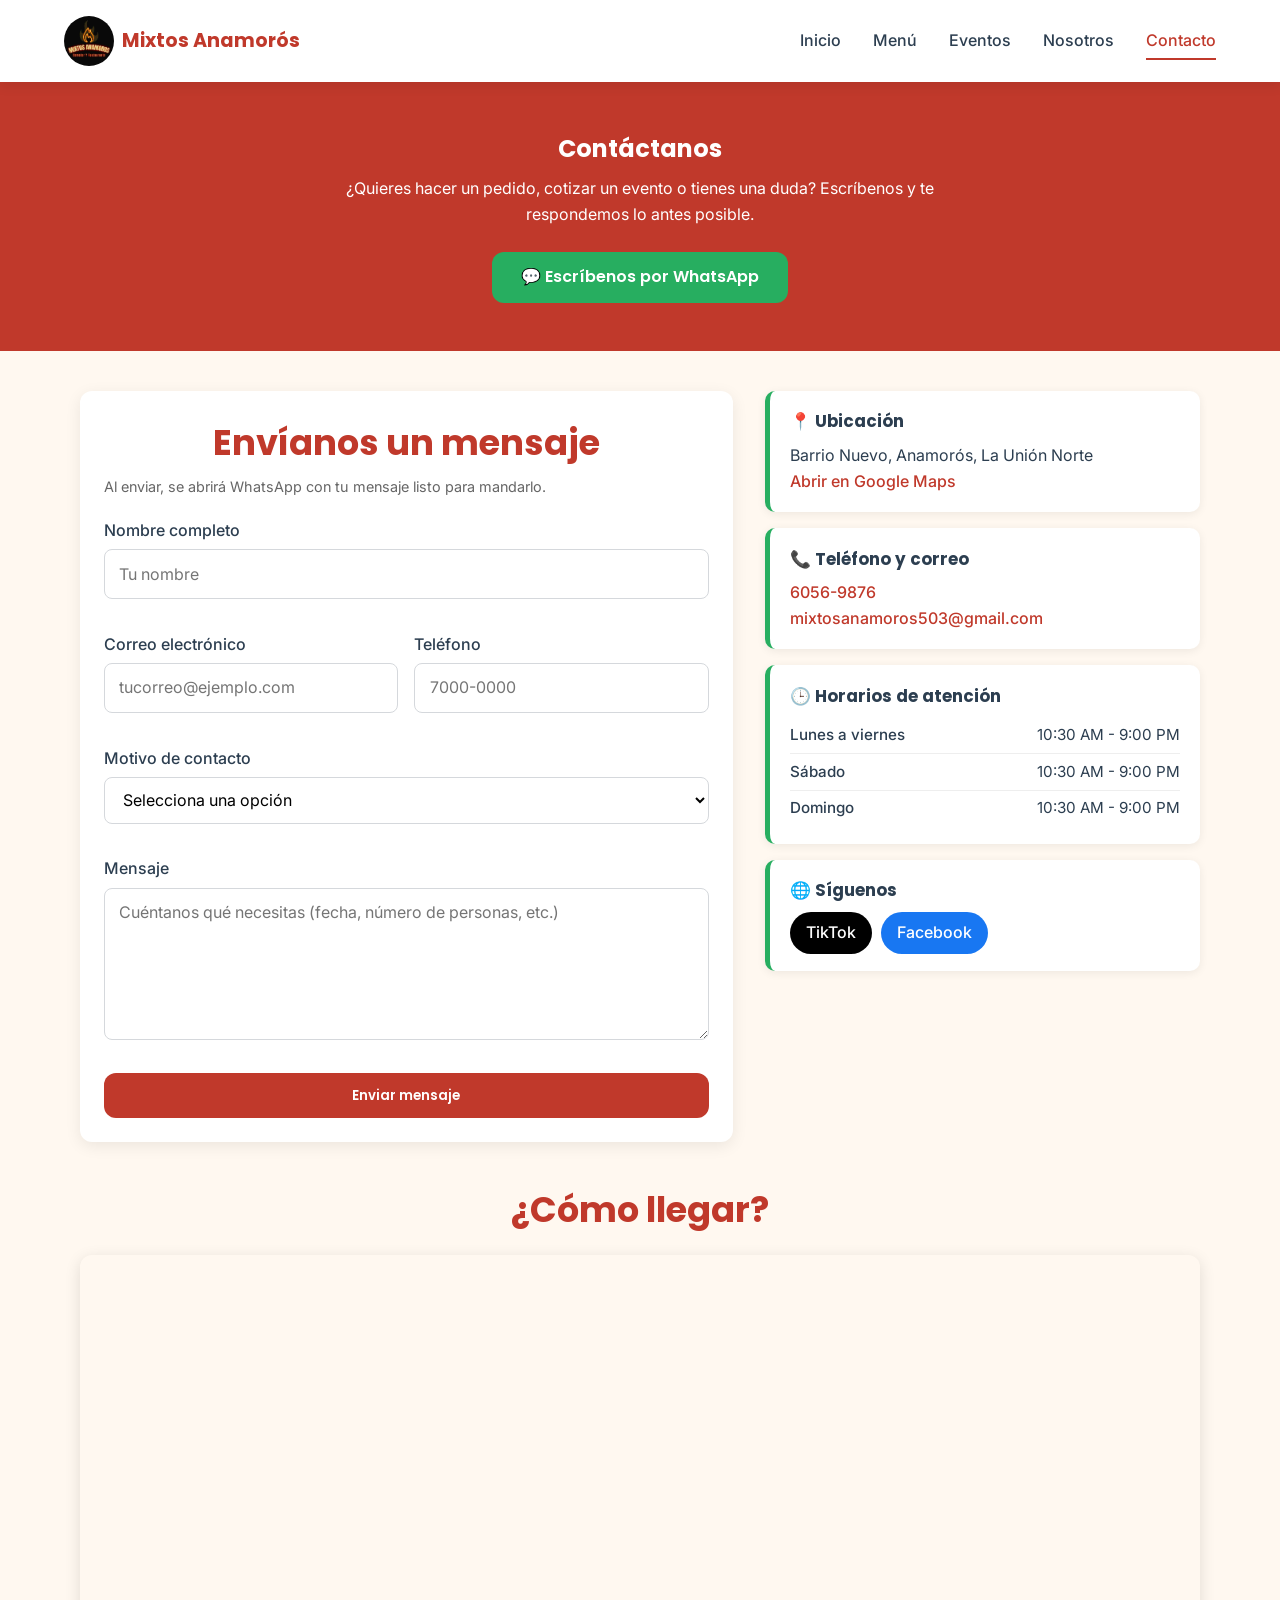
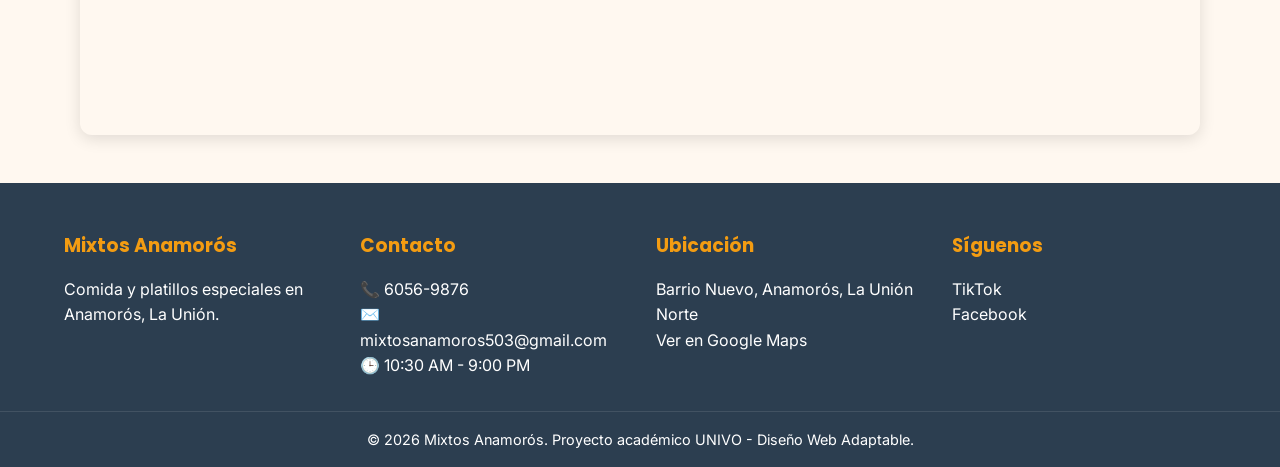
==== contacto.html @ f56c2364 "Página de contacto con mapa, WhatsApp y Formulario" ====
<!DOCTYPE html>
<html lang="es">
<head>
    <meta charset="UTF-8">
    <meta name="viewport" content="width=device-width, initial-scale=1.0">
    <meta name="description" content="Contacta a Mixtos Anamorós: escríbenos por WhatsApp, usa el formulario, consulta nuestros horarios y encuentra el mapa de ubicación en Anamorós, La Unión.">
    <title>Contacto | Mixtos Anamorós</title>
    <link rel="icon" type="image/jpeg" href="img/Logo%20Mixto.jpeg">
    <link rel="stylesheet" href="css/styles.css">
    <link rel="stylesheet" href="css/contacto.css">
    <link rel="preconnect" href="https://fonts.googleapis.com">
    <link rel="preconnect" href="https://fonts.gstatic.com" crossorigin>
    <link href="https://fonts.googleapis.com/css2?family=Poppins:wght@400;600;700&family=Inter:wght@400;500&display=swap" rel="stylesheet">
</head>
<body>

    <!-- HEADER -->
    <header class="header">
        <nav class="navbar container">
            <a href="index.html" class="logo">
                <img src="img/Logo%20Mixto.jpeg" alt="Logo Mixtos Anamorós" width="60" height="60">
                <span>Mixtos Anamorós</span>
            </a>
            <button class="menu-toggle" aria-label="Abrir menú">☰</button>
            <ul class="nav-links">
                <li><a href="index.html">Inicio</a></li>
                <li><a href="menu.html">Menú</a></li>
                <li><a href="eventos.html">Eventos</a></li>
                <li><a href="nosotros.html">Nosotros</a></li>
                <li><a href="contacto.html" class="active">Contacto</a></li>
            </ul>
        </nav>
    </header>

    <!-- ENCABEZADO DE PÁGINA -->
    <section class="page-hero">
        <div class="container">
            <h1>Contáctanos</h1>
            <p>¿Quieres hacer un pedido, cotizar un evento o tienes una duda? Escríbenos y te respondemos lo antes posible.</p>
            <a href="https://wa.me/50360569876?text=Hola%20Mixtos%20Anamor%C3%B3s%2C%20quisiera%20hacer%20una%20consulta."
               class="btn btn-whatsapp" target="_blank" rel="noopener">💬 Escríbenos por WhatsApp</a>
        </div>
    </section>

    <main class="container contact-layout">

        <!-- FORMULARIO -->
        <section class="contact-form-box" aria-labelledby="titulo-form">
            <h2 id="titulo-form">Envíanos un mensaje</h2>
            <p class="form-note">Al enviar, se abrirá WhatsApp con tu mensaje listo para mandarlo.</p>

            <form id="form-contacto" novalidate>
                <div class="form-group">
                    <label for="nombre">Nombre completo</label>
                    <input type="text" id="nombre" name="nombre" placeholder="Tu nombre" required autocomplete="name">
                    <small class="error" id="error-nombre"></small>
                </div>

                <div class="form-row">
                    <div class="form-group">
                        <label for="correo">Correo electrónico</label>
                        <input type="email" id="correo" name="correo" placeholder="tucorreo@ejemplo.com" required autocomplete="email">
                        <small class="error" id="error-correo"></small>
                    </div>
                    <div class="form-group">
                        <label for="telefono">Teléfono</label>
                        <input type="tel" id="telefono" name="telefono" placeholder="7000-0000" autocomplete="tel">
                        <small class="error" id="error-telefono"></small>
                    </div>
                </div>

                <div class="form-group">
                    <label for="asunto">Motivo de contacto</label>
                    <select id="asunto" name="asunto" required>
                        <option value="">Selecciona una opción</option>
                        <option value="Pedido">Hacer un pedido</option>
                        <option value="Cotización de evento">Cotizar un evento</option>
                        <option value="Consulta general">Consulta general</option>
                        <option value="Sugerencia o reclamo">Sugerencia o reclamo</option>
                    </select>
                    <small class="error" id="error-asunto"></small>
                </div>

                <div class="form-group">
                    <label for="mensaje">Mensaje</label>
                    <textarea id="mensaje" name="mensaje" rows="5" placeholder="Cuéntanos qué necesitas (fecha, número de personas, etc.)" required></textarea>
                    <small class="error" id="error-mensaje"></small>
                </div>

                <button type="submit" class="btn btn-primary btn-block">Enviar mensaje</button>
            </form>
        </section>

        <!-- INFORMACIÓN -->
        <aside class="contact-info">

            <div class="info-card">
                <h3>📍 Ubicación</h3>
                <p>Barrio Nuevo, Anamorós, La Unión Norte</p>
                <a href="https://share.google/uU0UTtlA4N5zg69qw" target="_blank" rel="noopener">Abrir en Google Maps</a>
            </div>

            <div class="info-card">
                <h3>📞 Teléfono y correo</h3>
                <p><a href="tel:+50360569876">6056-9876</a></p>
                <p><a href="mailto:mixtosanamoros503@gmail.com">mixtosanamoros503@gmail.com</a></p>
            </div>

            <div class="info-card">
                <h3>🕒 Horarios de atención</h3>
                <table class="horarios">
                    <tbody>
                        <tr><th scope="row">Lunes a viernes</th><td>10:30 AM - 9:00 PM</td></tr>
                        <tr><th scope="row">Sábado</th><td>10:30 AM - 9:00 PM</td></tr>
                        <tr><th scope="row">Domingo</th><td>10:30 AM - 9:00 PM</td></tr>
                    </tbody>
                </table>
            </div>

            <div class="info-card">
                <h3>🌐 Síguenos</h3>
                <div class="redes">
                    <a href="https://www.tiktok.com/@king_velazques84?is_from_webapp=1&sender_device=pc" class="red red-wa" target="_blank" rel="noopener">TikTok</a>
                    <a href="https://www.facebook.com/p/Mixtos-Anamoros-100091752638281/" class="red red-fb" target="_blank" rel="noopener">Facebook</a>
                </div>
            </div>
        </aside>
    </main>

    <!-- MAPA -->
    <section class="mapa container" aria-labelledby="titulo-mapa">
        <h2 id="titulo-mapa">¿Cómo llegar?</h2>
        <div class="map-wrap">
            <iframe
                title="Mapa de ubicación de Mixtos Anamorós"
                src="https://www.google.com/maps?q=Anamor%C3%B3s,+La+Uni%C3%B3n,+El+Salvador&output=embed"
                width="600" height="450" style="border:0;" allowfullscreen loading="lazy"
                referrerpolicy="no-referrer-when-downgrade"></iframe>
        </div>
    </section>

    <!-- FOOTER -->
    <footer class="footer">
        <div class="container footer-grid">
            <div>
                <h3>Mixtos Anamorós</h3>
                <p>Comida y platillos especiales en Anamorós, La Unión.</p>
            </div>
            <div>
                <h3>Contacto</h3>
                <p>📞 6056-9876</p>
                <p>✉️ mixtosanamoros503@gmail.com</p>
                <p>🕒 10:30 AM - 9:00 PM</p>
            </div>
            <div>
                <h3>Ubicación</h3>
                <p>Barrio Nuevo, Anamorós, La Unión Norte</p>
                <a href="https://share.google/uU0UTtlA4N5zg69qw" target="_blank" rel="noopener">Ver en Google Maps</a>
            </div>
            <div>
                <h3>Síguenos</h3>
                <a href="https://www.tiktok.com/@king_velazques84?is_from_webapp=1&sender_device=pc" target="_blank" rel="noopener">TikTok</a><br>
                <a href="https://www.facebook.com/p/Mixtos-Anamoros-100091752638281/" target="_blank" rel="noopener">Facebook</a>
            </div>
        </div>
        <p class="footer-copy">© 2026 Mixtos Anamorós. Proyecto académico UNIVO - Diseño Web Adaptable.</p>
    </footer>

    <script>
        // Menú hamburguesa
        const toggle = document.querySelector('.menu-toggle');
        const navLinks = document.querySelector('.nav-links');
        toggle.addEventListener('click', () => {
            navLinks.classList.toggle('active');
        });

        // Formulario -> WhatsApp
        const form = document.getElementById('form-contacto');
        const NUMERO_WA = '50360569876';

        function setError(id, msg) {
            document.getElementById('error-' + id).textContent = msg;
            document.getElementById(id).classList.toggle('invalid', Boolean(msg));
        }

        form.addEventListener('submit', (e) => {
            e.preventDefault();

            const nombre = form.nombre.value.trim();
            const correo = form.correo.value.trim();
            const telefono = form.telefono.value.trim();
            const asunto = form.asunto.value;
            const mensaje = form.mensaje.value.trim();
            let valido = true;

            setError('nombre', nombre.length < 3 ? 'Escribe tu nombre completo.' : '');
            setError('correo', !/^[^\s@]+@[^\s@]+\.[^\s@]+$/.test(correo) ? 'Escribe un correo válido.' : '');
            setError('telefono', telefono && !/^[0-9\s-]{8,}$/.test(telefono) ? 'Escribe un teléfono válido (8 dígitos).' : '');
            setError('asunto', !asunto ? 'Selecciona un motivo.' : '');
            setError('mensaje', mensaje.length < 10 ? 'El mensaje debe tener al menos 10 caracteres.' : '');

            valido = !form.querySelector('.invalid');
            if (!valido) return;

            const texto =
                `Hola, soy ${nombre}.\n` +
                `Motivo: ${asunto}\n` +
                `Correo: ${correo}\n` +
                (telefono ? `Teléfono: ${telefono}\n` : '') +
                `Mensaje: ${mensaje}`;

            window.open(`https://wa.me/${NUMERO_WA}?text=${encodeURIComponent(texto)}`, '_blank', 'noopener');
            form.reset();
        });
    </script>

</body>
</html>
---- css/styles.css ----
/* ===== VARIABLES ===== */
:root {
    --color-principal: #C0392B;
    --color-secundario: #F39C12;
    --color-acento: #27AE60;
    --color-texto: #2C3E50;
    --color-fondo: #FFF8F0;
    --color-blanco: #FFFFFF;
    --color-gris: #ECF0F1;
    --fuente-titulos: 'Poppins', sans-serif;
    --fuente-texto: 'Inter', sans-serif;
    --sombra: 0 4px 12px rgba(0,0,0,0.08);
    --radio: 12px;
    --transicion: all 0.3s ease;
}

/* ===== RESET ===== */
* {
    margin: 0;
    padding: 0;
    box-sizing: border-box;
}

html {
    scroll-behavior: smooth;
}

body {
    font-family: var(--fuente-texto);
    color: var(--color-texto);
    background-color: var(--color-fondo);
    line-height: 1.6;
}

img {
    max-width: 100%;
    height: auto;
    display: block;
}

a {
    text-decoration: none;
    color: inherit;
}

ul {
    list-style: none;
}

/* ===== UTILIDADES ===== */
.container {
    width: 90%;
    max-width: 1200px;
    margin: 0 auto;
}

.btn {
    display: inline-block;
    padding: 0.8rem 1.8rem;
    border-radius: var(--radio);
    font-family: var(--fuente-titulos);
    font-weight: 600;
    transition: var(--transicion);
    cursor: pointer;
    border: none;
}

.btn-primary {
    background-color: var(--color-principal);
    color: var(--color-blanco);
}

.btn-primary:hover {
    background-color: #A93226;
    transform: translateY(-2px);
}

.btn-whatsapp {
    background-color: var(--color-acento);
    color: var(--color-blanco);
}

.btn-whatsapp:hover {
    background-color: #1E8449;
    transform: translateY(-2px);
}

/* ===== HEADER ===== */
.header {
    background-color: var(--color-blanco);
    box-shadow: var(--sombra);
    position: sticky;
    top: 0;
    z-index: 100;
}

.navbar {
    display: flex;
    justify-content: space-between;
    align-items: center;
    padding: 1rem 0;
}

.logo {
    display: flex;
    align-items: center;
    gap: 0.5rem;
    font-family: var(--fuente-titulos);
    font-weight: 700;
    font-size: 1.2rem;
    color: var(--color-principal);
}

.logo img {
    width: 50px;
    height: 50px;
    object-fit: contain;
    border-radius: 50%;
    background-color: var(--color-blanco);
}

.nav-links {
    display: flex;
    gap: 2rem;
}

.nav-links a {
    font-weight: 500;
    transition: var(--transicion);
    padding: 0.5rem 0;
    border-bottom: 2px solid transparent;
}

.nav-links a:hover,
.nav-links a.active {
    color: var(--color-principal);
    border-bottom-color: var(--color-principal);
}

.menu-toggle {
    display: none;
    background: none;
    border: none;
    font-size: 1.8rem;
    color: var(--color-principal);
    cursor: pointer;
}

/* ===== HERO ===== */
.hero {
    background: linear-gradient(rgba(0,0,0,0.5), rgba(0,0,0,0.5)),
                url('../img/hero.jpg') center/cover no-repeat;
    min-height: 70vh;
    display: flex;
    align-items: center;
    color: var(--color-blanco);
    text-align: center;
}

.hero-content h1 {
    font-family: var(--fuente-titulos);
    font-size: clamp(1.8rem, 4vw, 3rem);
    margin-bottom: 1rem;
}

.hero-content p {
    font-size: 1.1rem;
    margin-bottom: 2rem;
}

.hero-buttons {
    display: flex;
    gap: 1rem;
    justify-content: center;
    flex-wrap: wrap;
}

/* ===== SECCIONES ===== */
section {
    padding: 3rem 0;
}

h2 {
    font-family: var(--fuente-titulos);
    font-size: clamp(1.5rem, 3vw, 2.2rem);
    margin-bottom: 1.5rem;
    color: var(--color-principal);
    text-align: center;
}

.bienvenida p {
    text-align: center;
    max-width: 800px;
    margin: 0 auto;
}

/* ===== CARDS ===== */
.cards-grid {
    display: grid;
    grid-template-columns: repeat(auto-fit, minmax(260px, 1fr));
    gap: 2rem;
}

.card {
    background-color: var(--color-blanco);
    border-radius: var(--radio);
    overflow: hidden;
    box-shadow: var(--sombra);
    transition: var(--transicion);
    text-align: center;
}

.card:hover {
    transform: translateY(-5px);
    box-shadow: 0 8px 20px rgba(0,0,0,0.12);
}

.card img {
    width: 100%;
    height: 200px;
    object-fit: cover;
}

.card h3 {
    font-family: var(--fuente-titulos);
    margin: 1rem 0 0.5rem;
    color: var(--color-texto);
}

.card p {
    padding: 0 1rem;
    font-size: 0.95rem;
}

.precio {
    display: inline-block;
    margin: 1rem 0 1.5rem;
    font-weight: 700;
    color: var(--color-principal);
    font-size: 1.2rem;
}

/* ===== CTA EVENTOS ===== */
.cta-eventos {
    background-color: var(--color-secundario);
    color: var(--color-blanco);
    text-align: center;
}

.cta-eventos h2 {
    color: var(--color-blanco);
}

.cta-eventos p {
    margin-bottom: 1.5rem;
}

/* ===== FOOTER ===== */
.footer {
    background-color: var(--color-texto);
    color: var(--color-blanco);
    padding: 3rem 0 1rem;
}

.footer-grid {
    display: grid;
    grid-template-columns: repeat(auto-fit, minmax(200px, 1fr));
    gap: 2rem;
    margin-bottom: 2rem;
}

.footer h3 {
    font-family: var(--fuente-titulos);
    margin-bottom: 1rem;
    color: var(--color-secundario);
}

.footer a {
    color: var(--color-blanco);
    transition: var(--transicion);
}

.footer a:hover {
    color: var(--color-secundario);
}

.footer-copy {
    text-align: center;
    padding-top: 1rem;
    border-top: 1px solid rgba(255,255,255,0.1);
    font-size: 0.9rem;
}

/* ===== RESPONSIVE ===== */
@media (max-width: 768px) {
    .menu-toggle {
        display: block;
    }

    .nav-links {
        position: absolute;
        top: 100%;
        left: 0;
        right: 0;
        background-color: var(--color-blanco);
        flex-direction: column;
        gap: 0;
        padding: 1rem 0;
        box-shadow: var(--sombra);
        transform: translateY(-150%);
        transition: var(--transicion);
        z-index: 99;
    }

    .nav-links.active {
        transform: translateY(0);
    }

    .nav-links li {
        text-align: center;
        padding: 0.8rem 0;
    }

    .hero {
        min-height: 60vh;
    }

    .footer-grid {
        grid-template-columns: 1fr;
        text-align: center;
    }
}

@media (max-width: 480px) {
    .hero-buttons {
        flex-direction: column;
        align-items: center;
    }

    .btn {
        width: 100%;
        max-width: 280px;
        text-align: center;
    }
}

/* ===== PÁGINA DE EVENTOS ===== */
.hero-eventos {
    background-image: linear-gradient(rgba(0,0,0,0.55), rgba(0,0,0,0.55)),
                      url('../img/eventos/hero-eventos.jpg');
}

.eventos-intro {
    text-align: center;
    max-width: 850px;
    margin: 0 auto 2.5rem;
}

.eventos-datos {
    display: grid;
    grid-template-columns: 1fr;
    gap: 1.5rem;
    margin-bottom: 3rem;
}

.dato {
    background-color: var(--color-blanco);
    border-radius: var(--radio);
    box-shadow: var(--sombra);
    padding: 1.5rem 1rem;
    text-align: center;
}

.dato-numero {
    display: block;
    font-family: var(--fuente-titulos);
    font-weight: 700;
    font-size: 2.2rem;
    color: var(--color-principal);
}

.dato-label {
    font-size: 0.95rem;
}

.servicio-card {
    padding-bottom: 0.5rem;
}

.servicio-icono {
    display: block;
    font-size: 2.6rem;
    margin-top: 1.5rem;
}

.servicio-card h3 {
    margin-top: 0.5rem;
}

.servicio-card p {
    margin-bottom: 1.5rem;
}

.tipo-evento {
    padding: 1.8rem 1.2rem;
}

.tipo-evento h3 {
    margin-top: 0;
}

.tipo-evento p {
    padding: 0;
}

.eventos-galeria {
    background-color: var(--color-gris);
}

.galeria-grid {
    display: grid;
    grid-template-columns: 1fr;
    gap: 1rem;
}

.galeria-grid figure {
    position: relative;
    margin: 0;
    border-radius: var(--radio);
    overflow: hidden;
    box-shadow: var(--sombra);
    background-color: var(--color-blanco);
}

.galeria-grid img {
    width: 100%;
    height: 220px;
    object-fit: cover;
    transition: var(--transicion);
}

.galeria-grid figure:hover img {
    transform: scale(1.05);
}

.galeria-grid figcaption {
    position: absolute;
    left: 0;
    right: 0;
    bottom: 0;
    padding: 1.6rem 1rem 0.7rem;
    font-family: var(--fuente-titulos);
    font-weight: 600;
    font-size: 0.95rem;
    color: var(--color-blanco);
    background: linear-gradient(transparent, rgba(0,0,0,0.75));
}

.cta-cotiza {
    background-color: var(--color-principal);
    color: var(--color-blanco);
    text-align: center;
}

.cta-cotiza h2 {
    color: var(--color-blanco);
}

.cta-cotiza p {
    max-width: 700px;
    margin: 0 auto 2rem;
}

.btn-cotiza {
    display: inline-block;
    padding: 1.1rem 2.6rem;
    font-size: 1.2rem;
    box-shadow: var(--sombra);
}

@media (min-width: 768px) {
    .eventos-datos {
        grid-template-columns: repeat(3, 1fr);
    }

    .galeria-grid {
        grid-template-columns: repeat(2, 1fr);
    }

    .galeria-grid img {
        height: 200px;
    }
}

@media (min-width: 1024px) {
    .galeria-grid {
        grid-template-columns: repeat(4, 1fr);
    }

    .galeria-grid img {
        height: 190px;
    }
}





/* ===== PÁGINA DE CONTACTO ===== */

.page-hero {
    background: #c0392b;
    color: #fff;
    text-align: center;
    padding: 3rem 1rem;
}
.page-hero h1 { font-family: 'Poppins', sans-serif; margin-bottom: .5rem; }
.page-hero p { max-width: 640px; margin: 0 auto 1.5rem; }

.contact-layout {
    display: grid;
    grid-template-columns: 1fr;
    gap: 2rem;
    padding: 2.5rem 1rem;
}

/* Formulario */
.contact-form-box {
    background: #fff;
    border-radius: 12px;
    padding: 1.5rem;
    box-shadow: 0 4px 16px rgba(0, 0, 0, .08);
}
.contact-form-box h2 { font-family: 'Poppins', sans-serif; margin-bottom: .25rem; }
.form-note { color: #666; font-size: .9rem; margin-bottom: 1.25rem; }

.form-group { display: flex; flex-direction: column; margin-bottom: 1rem; }
.form-row { display: grid; grid-template-columns: 1fr; gap: 0 1rem; }

.form-group label { font-weight: 500; margin-bottom: .35rem; }
.form-group input,
.form-group select,
.form-group textarea {
    font: inherit;
    padding: .7rem .9rem;
    border: 1.5px solid #d5d8dc;
    border-radius: 8px;
    background: #fff;
    width: 100%;
}
.form-group input:focus,
.form-group select:focus,
.form-group textarea:focus {
    outline: none;
    border-color: #27ae60;
    box-shadow: 0 0 0 3px rgba(39, 174, 96, .2);
}
.form-group .invalid { border-color: #c0392b; }
.error { color: #c0392b; font-size: .8rem; min-height: 1em; margin-top: .25rem; }
.btn-block { width: 100%; border: none; cursor: pointer; }

/* Tarjetas de información */
.contact-info { display: grid; gap: 1rem; align-content: start; }
.info-card {
    background: #fff;
    border-left: 5px solid #27ae60;
    border-radius: 10px;
    padding: 1.1rem 1.25rem;
    box-shadow: 0 2px 10px rgba(0, 0, 0, .07);
}
.info-card h3 { font-family: 'Poppins', sans-serif; font-size: 1.05rem; margin-bottom: .5rem; }
.info-card a { color: #c0392b; font-weight: 500; }

.horarios { width: 100%; border-collapse: collapse; font-size: .95rem; }
.horarios th { text-align: left; font-weight: 500; padding: .35rem 0; }
.horarios td { text-align: right; padding: .35rem 0; }
.horarios tr + tr { border-top: 1px solid #eee; }

.redes { display: flex; flex-wrap: wrap; gap: .6rem; }
.red {
    padding: .5rem 1rem;
    border-radius: 999px;
    color: #fff !important;
    text-decoration: none;
    font-weight: 600;
}
.red-wa { background: #000000; }
.red-fb { background: #1877f2; }

/* Mapa */
.mapa { padding: 0 1rem 3rem; }
.mapa h2 { font-family: 'Poppins', sans-serif; margin-bottom: 1rem; text-align: center; }
.map-wrap {
    position: relative;
    width: 100%;
    aspect-ratio: 16 / 9;
    border-radius: 12px;
    overflow: hidden;
    box-shadow: 0 4px 16px rgba(0, 0, 0, .12);
}
.map-wrap iframe { position: absolute; inset: 0; width: 100%; height: 100%; }

/* Tablet y escritorio */
@media (min-width: 600px) {
    .form-row { grid-template-columns: 1fr 1fr; }
}
@media (min-width: 900px) {
    .contact-layout { grid-template-columns: 3fr 2fr; align-items: start; }
    .map-wrap { aspect-ratio: 21 / 9; }
}
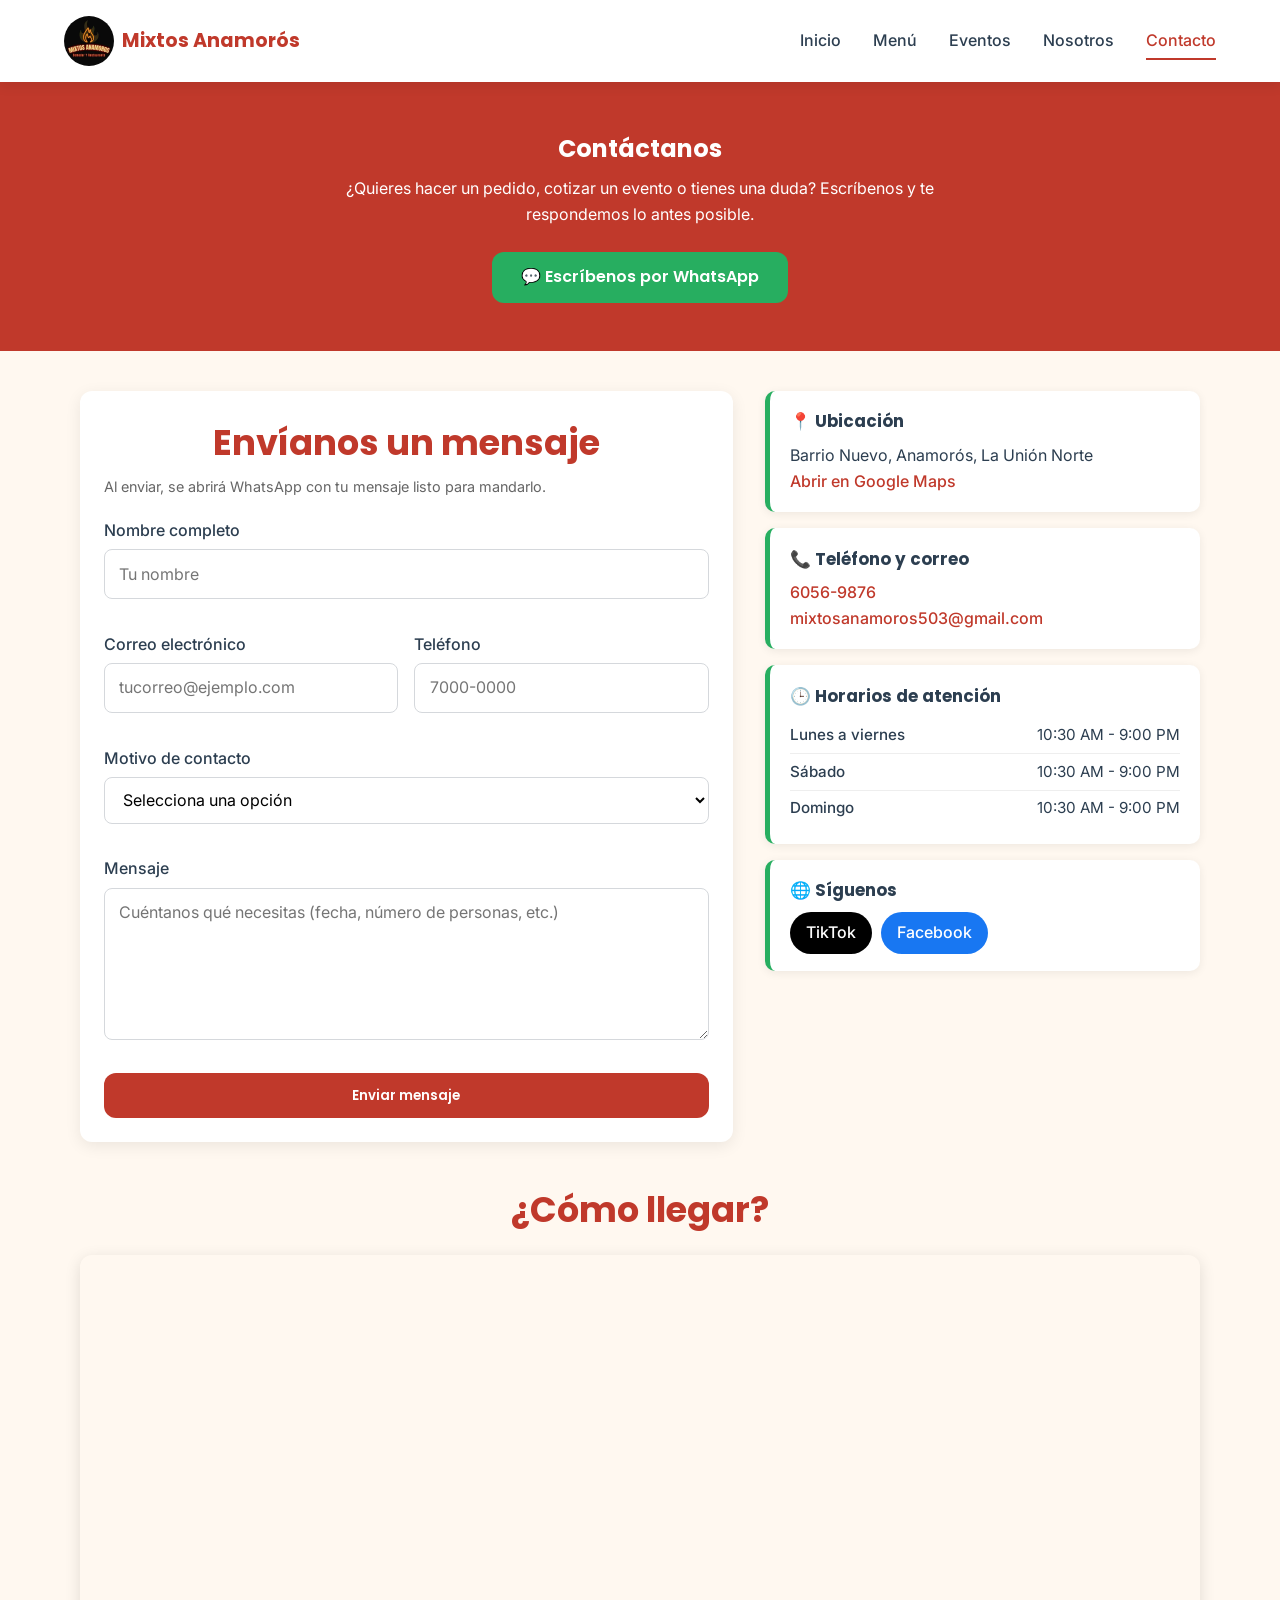
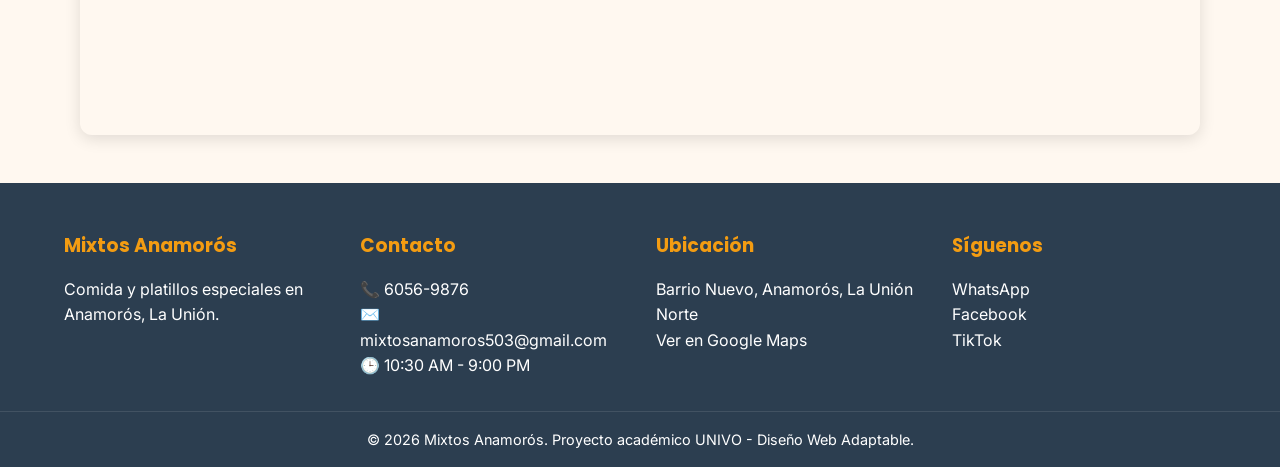
==== commit 3930180f: "Parcial" ====
--- a/contacto.html
+++ b/contacto.html
@@ -5,12 +5,14 @@
     <meta name="viewport" content="width=device-width, initial-scale=1.0">
     <meta name="description" content="Contacta a Mixtos Anamorós: escríbenos por WhatsApp, usa el formulario, consulta nuestros horarios y encuentra el mapa de ubicación en Anamorós, La Unión.">
     <title>Contacto | Mixtos Anamorós</title>
-    <link rel="icon" type="image/jpeg" href="img/Logo%20Mixto.jpeg">
+    <link rel="icon" type="image/webp" href="img/Logo_Mixto.webp">
     <link rel="stylesheet" href="css/styles.css">
-    <link rel="stylesheet" href="css/contacto.css">
     <link rel="preconnect" href="https://fonts.googleapis.com">
     <link rel="preconnect" href="https://fonts.gstatic.com" crossorigin>
     <link href="https://fonts.googleapis.com/css2?family=Poppins:wght@400;600;700&family=Inter:wght@400;500&display=swap" rel="stylesheet">
+    <script defer src="js/datos.js"></script>
+    <script defer src="js/main.js"></script>
+    <script defer src="js/contacto.js"></script>
 </head>
 <body>
 
@@ -18,10 +20,10 @@
     <header class="header">
         <nav class="navbar container">
             <a href="index.html" class="logo">
-                <img src="img/Logo%20Mixto.jpeg" alt="Logo Mixtos Anamorós" width="60" height="60">
+                <img src="img/Logo_Mixto.webp" alt="Logo Mixtos Anamorós" width="60" height="60">
                 <span>Mixtos Anamorós</span>
             </a>
-            <button class="menu-toggle" aria-label="Abrir menú">☰</button>
+            <button class="menu-toggle" aria-label="Abrir menú" aria-expanded="false">☰</button>
             <ul class="nav-links">
                 <li><a href="index.html">Inicio</a></li>
                 <li><a href="menu.html">Menú</a></li>
@@ -159,60 +161,13 @@
             </div>
             <div>
                 <h3>Síguenos</h3>
-                <a href="https://www.tiktok.com/@king_velazques84?is_from_webapp=1&sender_device=pc" target="_blank" rel="noopener">TikTok</a><br>
-                <a href="https://www.facebook.com/p/Mixtos-Anamoros-100091752638281/" target="_blank" rel="noopener">Facebook</a>
+                <a href="https://wa.me/50360569876" target="_blank" rel="noopener noreferrer">WhatsApp</a><br>
+                <a href="https://www.facebook.com/p/Mixtos-Anamoros-100091752638281/" target="_blank" rel="noopener noreferrer">Facebook</a><br>
+                <a href="https://www.tiktok.com/@king_velazques84" target="_blank" rel="noopener noreferrer">TikTok</a>
             </div>
         </div>
         <p class="footer-copy">© 2026 Mixtos Anamorós. Proyecto académico UNIVO - Diseño Web Adaptable.</p>
     </footer>
 
-    <script>
-        // Menú hamburguesa
-        const toggle = document.querySelector('.menu-toggle');
-        const navLinks = document.querySelector('.nav-links');
-        toggle.addEventListener('click', () => {
-            navLinks.classList.toggle('active');
-        });
-
-        // Formulario -> WhatsApp
-        const form = document.getElementById('form-contacto');
-        const NUMERO_WA = '50360569876';
-
-        function setError(id, msg) {
-            document.getElementById('error-' + id).textContent = msg;
-            document.getElementById(id).classList.toggle('invalid', Boolean(msg));
-        }
-
-        form.addEventListener('submit', (e) => {
-            e.preventDefault();
-
-            const nombre = form.nombre.value.trim();
-            const correo = form.correo.value.trim();
-            const telefono = form.telefono.value.trim();
-            const asunto = form.asunto.value;
-            const mensaje = form.mensaje.value.trim();
-            let valido = true;
-
-            setError('nombre', nombre.length < 3 ? 'Escribe tu nombre completo.' : '');
-            setError('correo', !/^[^\s@]+@[^\s@]+\.[^\s@]+$/.test(correo) ? 'Escribe un correo válido.' : '');
-            setError('telefono', telefono && !/^[0-9\s-]{8,}$/.test(telefono) ? 'Escribe un teléfono válido (8 dígitos).' : '');
-            setError('asunto', !asunto ? 'Selecciona un motivo.' : '');
-            setError('mensaje', mensaje.length < 10 ? 'El mensaje debe tener al menos 10 caracteres.' : '');
-
-            valido = !form.querySelector('.invalid');
-            if (!valido) return;
-
-            const texto =
-                `Hola, soy ${nombre}.\n` +
-                `Motivo: ${asunto}\n` +
-                `Correo: ${correo}\n` +
-                (telefono ? `Teléfono: ${telefono}\n` : '') +
-                `Mensaje: ${mensaje}`;
-
-            window.open(`https://wa.me/${NUMERO_WA}?text=${encodeURIComponent(texto)}`, '_blank', 'noopener');
-            form.reset();
-        });
-    </script>
-
 </body>
 </html>
--- a/css/styles.css
+++ b/css/styles.css
@@ -119,9 +119,31 @@
     background-color: var(--color-blanco);
 }
 
+/* Móvil: menú desplegable */
 .nav-links {
     display: flex;
-    gap: 2rem;
+    flex-direction: column;
+    position: absolute;
+    top: 100%;
+    left: 0;
+    right: 0;
+    padding: 1rem 0;
+    background-color: var(--color-blanco);
+    box-shadow: var(--sombra);
+    transform: translateY(-150%);
+    visibility: hidden;
+    transition: var(--transicion);
+    z-index: 99;
+}
+
+.nav-links.active {
+    transform: translateY(0);
+    visibility: visible;
+}
+
+.nav-links li {
+    padding: 0.8rem 0;
+    text-align: center;
 }
 
 .nav-links a {
@@ -138,7 +160,7 @@
 }
 
 .menu-toggle {
-    display: none;
+    display: block;
     background: none;
     border: none;
     font-size: 1.8rem;
@@ -149,8 +171,8 @@
 /* ===== HERO ===== */
 .hero {
     background: linear-gradient(rgba(0,0,0,0.5), rgba(0,0,0,0.5)),
-                url('../img/hero.jpg') center/cover no-repeat;
-    min-height: 70vh;
+                url('../img/eventos/exterior-local.webp') center/cover no-repeat;
+    min-height: 60vh;
     display: flex;
     align-items: center;
     color: var(--color-blanco);
@@ -170,9 +192,10 @@
 
 .hero-buttons {
     display: flex;
+    flex-direction: column;
+    align-items: center;
     gap: 1rem;
     justify-content: center;
-    flex-wrap: wrap;
 }
 
 /* ===== SECCIONES ===== */
@@ -264,9 +287,10 @@
 
 .footer-grid {
     display: grid;
-    grid-template-columns: repeat(auto-fit, minmax(200px, 1fr));
+    grid-template-columns: 1fr;
     gap: 2rem;
     margin-bottom: 2rem;
+    text-align: center;
 }
 
 .footer h3 {
@@ -291,63 +315,61 @@
     font-size: 0.9rem;
 }
 
-/* ===== RESPONSIVE ===== */
-@media (max-width: 768px) {
+/* ===== RESPONSIVE (mobile-first: se amplía con min-width) ===== */
+/* Móvil: los botones ocupan el ancho disponible */
+.btn {
+    width: 100%;
+    max-width: 280px;
+    text-align: center;
+}
+
+@media (min-width: 481px) {
+    .hero-buttons {
+        flex-direction: row;
+        flex-wrap: wrap;
+    }
+
+    .btn {
+        width: auto;
+        max-width: none;
+    }
+}
+
+@media (min-width: 769px) {
+    /* Navbar de escritorio */
     .menu-toggle {
-        display: block;
+        display: none;
     }
 
     .nav-links {
-        position: absolute;
-        top: 100%;
-        left: 0;
-        right: 0;
-        background-color: var(--color-blanco);
-        flex-direction: column;
-        gap: 0;
-        padding: 1rem 0;
-        box-shadow: var(--sombra);
-        transform: translateY(-150%);
-        transition: var(--transicion);
-        z-index: 99;
-    }
-
-    .nav-links.active {
-        transform: translateY(0);
+        position: static;
+        flex-direction: row;
+        gap: 2rem;
+        padding: 0;
+        background: none;
+        box-shadow: none;
+        transform: none;
+        visibility: visible;
     }
 
     .nav-links li {
-        text-align: center;
-        padding: 0.8rem 0;
+        padding: 0;
     }
 
     .hero {
-        min-height: 60vh;
+        min-height: 70vh;
     }
 
     .footer-grid {
-        grid-template-columns: 1fr;
-        text-align: center;
-    }
-}
-
-@media (max-width: 480px) {
-    .hero-buttons {
-        flex-direction: column;
-        align-items: center;
-    }
-
-    .btn {
-        width: 100%;
-        max-width: 280px;
-        text-align: center;
+        grid-template-columns: repeat(auto-fit, minmax(200px, 1fr));
+        text-align: left;
     }
 }
 
 /* ===== PÁGINA DE EVENTOS ===== */
 .hero-eventos {
     background-image: linear-gradient(rgba(0,0,0,0.55), rgba(0,0,0,0.55)),
-                      url('../img/eventos/hero-eventos.jpg');
+                      url('../img/eventos/hero-eventos.webp');
 }
 
 .eventos-intro {
@@ -399,18 +421,6 @@
 
 .servicio-card p {
     margin-bottom: 1.5rem;
-}
-
-.tipo-evento {
-    padding: 1.8rem 1.2rem;
-}
-
-.tipo-evento h3 {
-    margin-top: 0;
-}
-
-.tipo-evento p {
-    padding: 0;
 }
 
 .eventos-galeria {
@@ -494,27 +504,23 @@
 
 @media (min-width: 1024px) {
     .galeria-grid {
-        grid-template-columns: repeat(4, 1fr);
+        grid-template-columns: repeat(3, 1fr);
     }
 
     .galeria-grid img {
-        height: 190px;
-    }
-}
-
-
-
-
+        height: 200px;
+    }
+}
 
 /* ===== PÁGINA DE CONTACTO ===== */
 
 .page-hero {
-    background: #c0392b;
+    background: var(--color-principal);
     color: #fff;
     text-align: center;
     padding: 3rem 1rem;
 }
-.page-hero h1 { font-family: 'Poppins', sans-serif; margin-bottom: .5rem; }
+.page-hero h1 { font-family: var(--fuente-titulos); margin-bottom: .5rem; }
 .page-hero p { max-width: 640px; margin: 0 auto 1.5rem; }
 
 .contact-layout {
@@ -531,7 +537,7 @@
     padding: 1.5rem;
     box-shadow: 0 4px 16px rgba(0, 0, 0, .08);
 }
-.contact-form-box h2 { font-family: 'Poppins', sans-serif; margin-bottom: .25rem; }
+.contact-form-box h2 { font-family: var(--fuente-titulos); margin-bottom: .25rem; }
 .form-note { color: #666; font-size: .9rem; margin-bottom: 1.25rem; }
 
 .form-group { display: flex; flex-direction: column; margin-bottom: 1rem; }
@@ -552,24 +558,24 @@
 .form-group select:focus,
 .form-group textarea:focus {
     outline: none;
-    border-color: #27ae60;
+    border-color: var(--color-acento);
     box-shadow: 0 0 0 3px rgba(39, 174, 96, .2);
 }
-.form-group .invalid { border-color: #c0392b; }
-.error { color: #c0392b; font-size: .8rem; min-height: 1em; margin-top: .25rem; }
+.form-group .invalid { border-color: var(--color-principal); }
+.error { color: var(--color-principal); font-size: .8rem; min-height: 1em; margin-top: .25rem; }
 .btn-block { width: 100%; border: none; cursor: pointer; }
 
 /* Tarjetas de información */
 .contact-info { display: grid; gap: 1rem; align-content: start; }
 .info-card {
     background: #fff;
-    border-left: 5px solid #27ae60;
+    border-left: 5px solid var(--color-acento);
     border-radius: 10px;
     padding: 1.1rem 1.25rem;
     box-shadow: 0 2px 10px rgba(0, 0, 0, .07);
 }
-.info-card h3 { font-family: 'Poppins', sans-serif; font-size: 1.05rem; margin-bottom: .5rem; }
-.info-card a { color: #c0392b; font-weight: 500; }
+.info-card h3 { font-family: var(--fuente-titulos); font-size: 1.05rem; margin-bottom: .5rem; }
+.info-card a { color: var(--color-principal); font-weight: 500; }
 
 .horarios { width: 100%; border-collapse: collapse; font-size: .95rem; }
 .horarios th { text-align: left; font-weight: 500; padding: .35rem 0; }
@@ -589,7 +595,7 @@
 
 /* Mapa */
 .mapa { padding: 0 1rem 3rem; }
-.mapa h2 { font-family: 'Poppins', sans-serif; margin-bottom: 1rem; text-align: center; }
+.mapa h2 { font-family: var(--fuente-titulos); margin-bottom: 1rem; text-align: center; }
 .map-wrap {
     position: relative;
     width: 100%;
@@ -607,4 +613,346 @@
 @media (min-width: 900px) {
     .contact-layout { grid-template-columns: 3fr 2fr; align-items: start; }
     .map-wrap { aspect-ratio: 21 / 9; }
-}+}
+
+.nosotros-hero {
+    padding: clamp(3rem, 8vw, 6rem) 0;
+    color: var(--color-blanco);
+    background-color: var(--color-principal);
+    border-bottom: 8px solid var(--color-secundario);
+}
+
+.nosotros-hero .container {
+    max-width: 900px;
+    text-align: center;
+}
+
+.nosotros-etiqueta {
+    display: inline-block;
+    margin-bottom: 0.75rem;
+    color: var(--color-secundario);
+    font-family: var(--fuente-titulos);
+    font-size: 0.9rem;
+    font-weight: 700;
+    text-transform: uppercase;
+}
+
+.nosotros-hero h1 {
+    margin-bottom: 1rem;
+    font-family: var(--fuente-titulos);
+    font-size: clamp(2rem, 5vw, 3.25rem);
+    line-height: 1.15;
+}
+
+.nosotros-hero p {
+    max-width: 720px;
+    margin: 0 auto;
+    font-size: 1rem;
+}
+
+.historia {
+    display: grid;
+    grid-template-columns: 1fr;
+    gap: 0.5rem;
+    align-items: start;
+}
+
+.historia h2 {
+    text-align: left;
+}
+
+.historia-texto p+p {
+    margin-top: 1rem;
+}
+
+.trayectoria {
+    padding: 1.5rem;
+    border-left: 5px solid var(--color-secundario);
+    background-color: var(--color-blanco);
+    box-shadow: var(--sombra);
+}
+
+.trayectoria strong {
+    display: block;
+    color: var(--color-principal);
+    font-family: var(--fuente-titulos);
+    font-size: 2rem;
+    line-height: 1.2;
+}
+
+.proposito {
+    background-color: var(--color-gris);
+}
+
+.proposito-grid {
+    display: grid;
+    grid-template-columns: 1fr;
+    gap: 1.5rem;
+}
+
+.proposito-card {
+    padding: clamp(1.5rem, 4vw, 2.25rem);
+    border-top: 5px solid var(--color-principal);
+}
+
+.proposito-card:nth-child(2) {
+    border-top-color: var(--color-acento);
+}
+
+.proposito-card h3,
+.valor-card h3 {
+    margin-bottom: 0.65rem;
+    font-family: var(--fuente-titulos);
+    color: var(--color-texto);
+}
+
+.valores-grid {
+    display: grid;
+    grid-template-columns: 1fr;
+    gap: 1rem;
+}
+
+.valor-card {
+    padding: 1.25rem;
+    border-bottom: 3px solid var(--color-secundario);
+    background-color: var(--color-blanco);
+    box-shadow: var(--sombra);
+}
+
+.valor-card:nth-child(even) {
+    border-bottom-color: var(--color-acento);
+}
+
+.valor-card p {
+    font-size: 0.95rem;
+}
+
+.nosotros-cta {
+    padding: 2.75rem 0;
+    color: var(--color-blanco);
+    background-color: var(--color-texto);
+    text-align: center;
+}
+
+.nosotros-cta h2 {
+    color: var(--color-blanco);
+}
+
+.nosotros-cta p {
+    max-width: 650px;
+    margin: 0 auto 1.5rem;
+}
+
+@media (min-width: 481px) {
+    .valores-grid {
+        grid-template-columns: repeat(2, minmax(0, 1fr));
+    }
+
+    .nosotros-hero p {
+        font-size: 1.08rem;
+    }
+}
+
+@media (min-width: 769px) {
+    .historia {
+        grid-template-columns: minmax(0, 0.8fr) minmax(0, 1.2fr);
+        gap: clamp(1.5rem, 5vw, 4rem);
+    }
+
+    .proposito-grid {
+        grid-template-columns: repeat(2, minmax(0, 1fr));
+    }
+
+    .valores-grid {
+        grid-template-columns: repeat(4, minmax(0, 1fr));
+    }
+}
+
+/* ===== PÁGINA DE MENÚ ===== */
+.promos {
+    padding: 3rem 0 1rem;
+}
+
+.promos-grid {
+    display: grid;
+    grid-template-columns: 1fr;
+    gap: 1.25rem;
+}
+
+.promo-card {
+    background-color: var(--color-blanco);
+    border-radius: var(--radio);
+    border-top: 5px solid var(--color-secundario);
+    box-shadow: var(--sombra);
+    padding: 1.5rem;
+    text-align: center;
+}
+
+.promo-card:nth-child(2) { border-top-color: var(--color-acento); }
+.promo-card:nth-child(3) { border-top-color: var(--color-principal); }
+
+.promo-etiqueta {
+    display: inline-block;
+    margin-bottom: 0.5rem;
+    font-family: var(--fuente-titulos);
+    font-size: 0.8rem;
+    font-weight: 700;
+    text-transform: uppercase;
+    color: var(--color-secundario);
+}
+
+.promo-card h3 {
+    font-family: var(--fuente-titulos);
+    margin-bottom: 0.4rem;
+}
+
+.promo-card p {
+    font-size: 0.95rem;
+}
+
+.promo-precio {
+    display: block;
+    margin-top: 0.8rem;
+    font-family: var(--fuente-titulos);
+    font-size: 1.6rem;
+    font-weight: 700;
+    color: var(--color-principal);
+}
+
+.menu-seccion {
+    padding-top: 2rem;
+}
+
+.menu-card {
+    display: flex;
+    flex-direction: column;
+}
+
+.menu-card img {
+    height: 240px;
+}
+
+.menu-card p {
+    flex-grow: 1;
+}
+
+.menu-card .precio {
+    margin: 1rem 0 0.8rem;
+}
+
+.btn-pedir {
+    margin: 0 1rem 1.5rem;
+    padding: 0.7rem 1rem;
+    font-size: 0.95rem;
+    text-align: center;
+}
+
+@media (min-width: 768px) {
+    .promos-grid {
+        grid-template-columns: repeat(3, 1fr);
+    }
+}
+
+/* Filtros y buscador (menú y galería) */
+.sr-only {
+    position: absolute;
+    width: 1px;
+    height: 1px;
+    margin: -1px;
+    padding: 0;
+    overflow: hidden;
+    clip: rect(0, 0, 0, 0);
+    white-space: nowrap;
+    border: 0;
+}
+
+.filtros {
+    display: flex;
+    flex-wrap: wrap;
+    justify-content: center;
+    gap: 0.6rem;
+}
+
+.filtro-btn {
+    padding: 0.5rem 1.2rem;
+    border: 2px solid var(--color-principal);
+    border-radius: 999px;
+    background-color: var(--color-blanco);
+    color: var(--color-principal);
+    font-family: var(--fuente-titulos);
+    font-size: 0.9rem;
+    font-weight: 600;
+    cursor: pointer;
+    transition: var(--transicion);
+}
+
+.filtro-btn:hover,
+.filtro-btn:focus-visible {
+    background-color: #FBEAE8;
+}
+
+.filtro-btn.activo {
+    background-color: var(--color-principal);
+    color: var(--color-blanco);
+}
+
+.menu-controles {
+    display: flex;
+    flex-direction: column;
+    align-items: center;
+    gap: 1rem;
+    margin-bottom: 1rem;
+}
+
+.buscador {
+    width: 100%;
+    max-width: 320px;
+}
+
+.buscador input {
+    width: 100%;
+    padding: 0.6rem 1rem;
+    border: 1.5px solid #d5d8dc;
+    border-radius: 999px;
+    font: inherit;
+}
+
+.buscador input:focus {
+    outline: none;
+    border-color: var(--color-acento);
+    box-shadow: 0 0 0 3px rgba(39, 174, 96, 0.2);
+}
+
+.menu-contador {
+    margin-bottom: 1.5rem;
+    text-align: center;
+    font-size: 0.9rem;
+    color: #666;
+}
+
+.sin-resultados {
+    grid-column: 1 / -1;
+    text-align: center;
+}
+
+.eventos-galeria .filtros {
+    margin-bottom: 1.5rem;
+}
+
+@media (min-width: 769px) {
+    .menu-controles {
+        flex-direction: row;
+        justify-content: space-between;
+    }
+}
+
+/* Reserva de espacio mientras JS dibuja las promociones (evita saltos de diseño, CLS) */
+.promos-grid {
+    min-height: 40rem;
+}
+
+@media (min-width: 768px) {
+    .promos-grid {
+        min-height: 12.5rem;
+    }
+}
